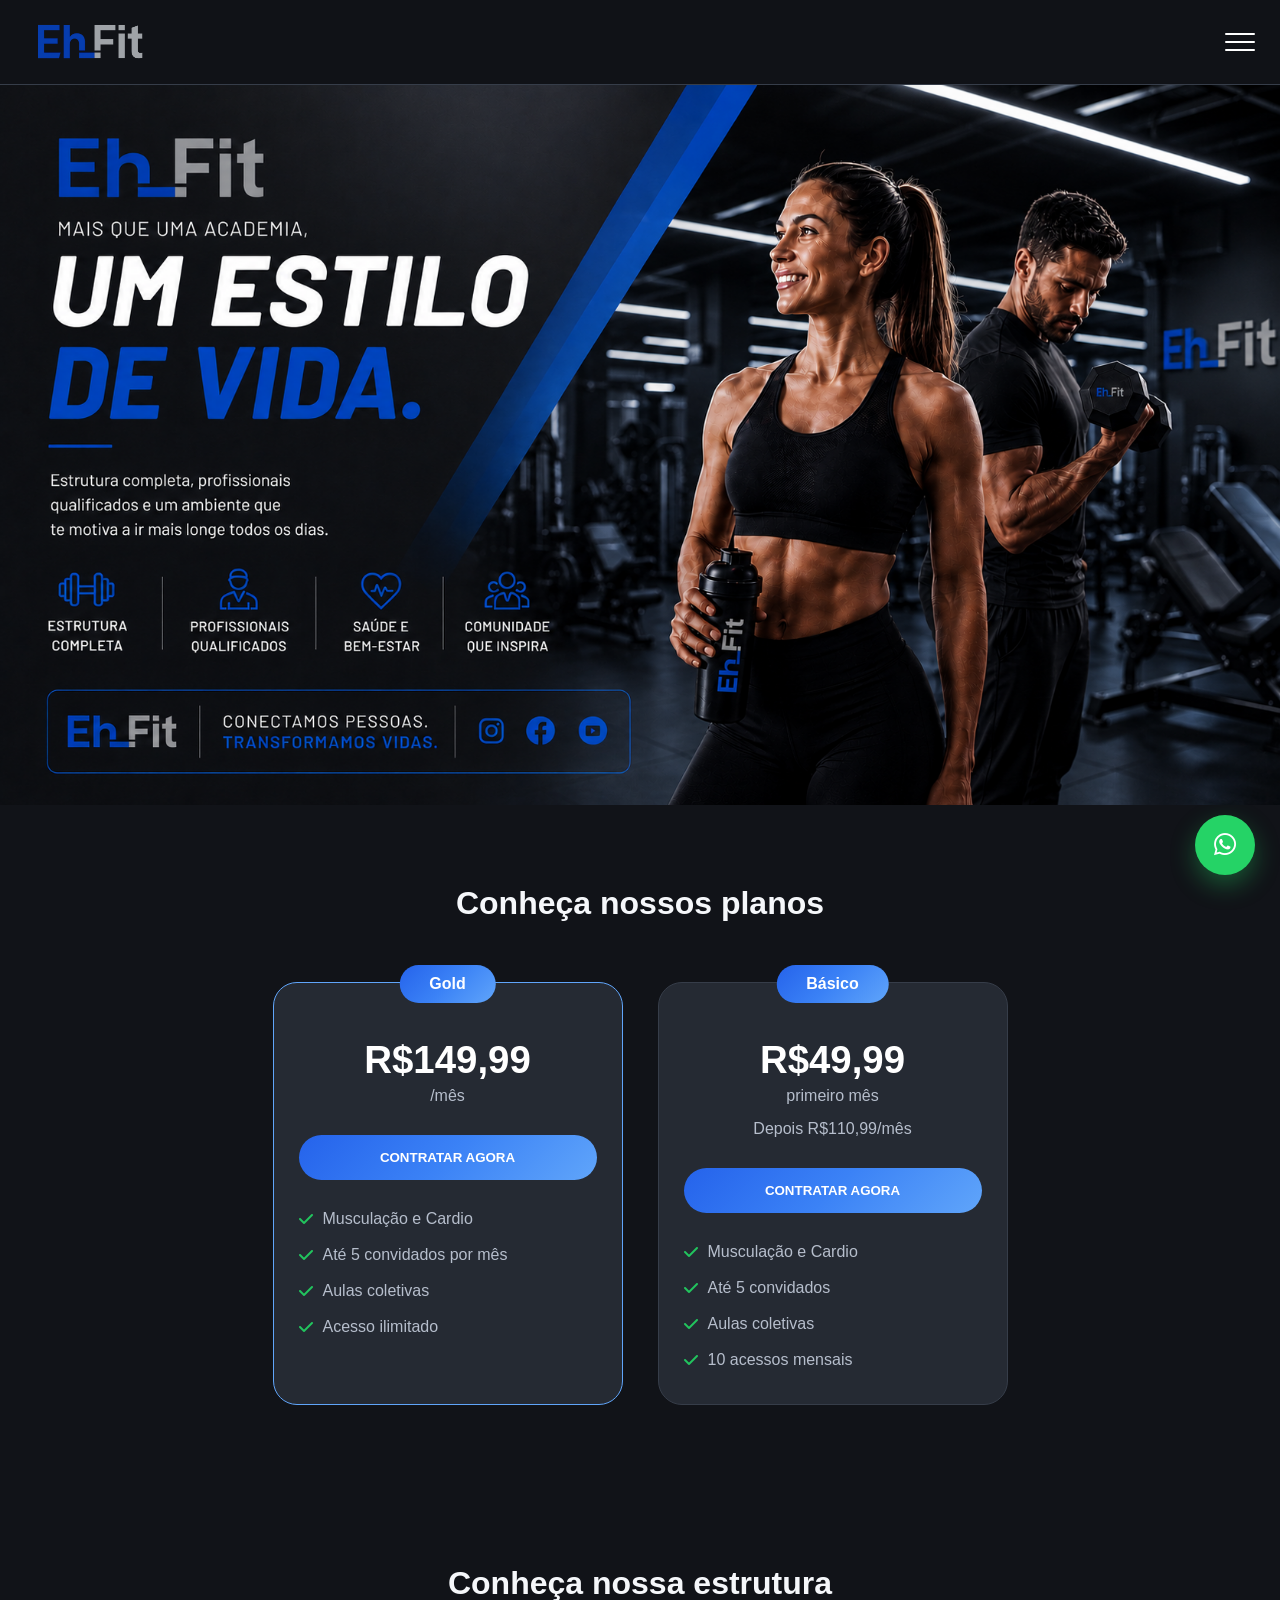
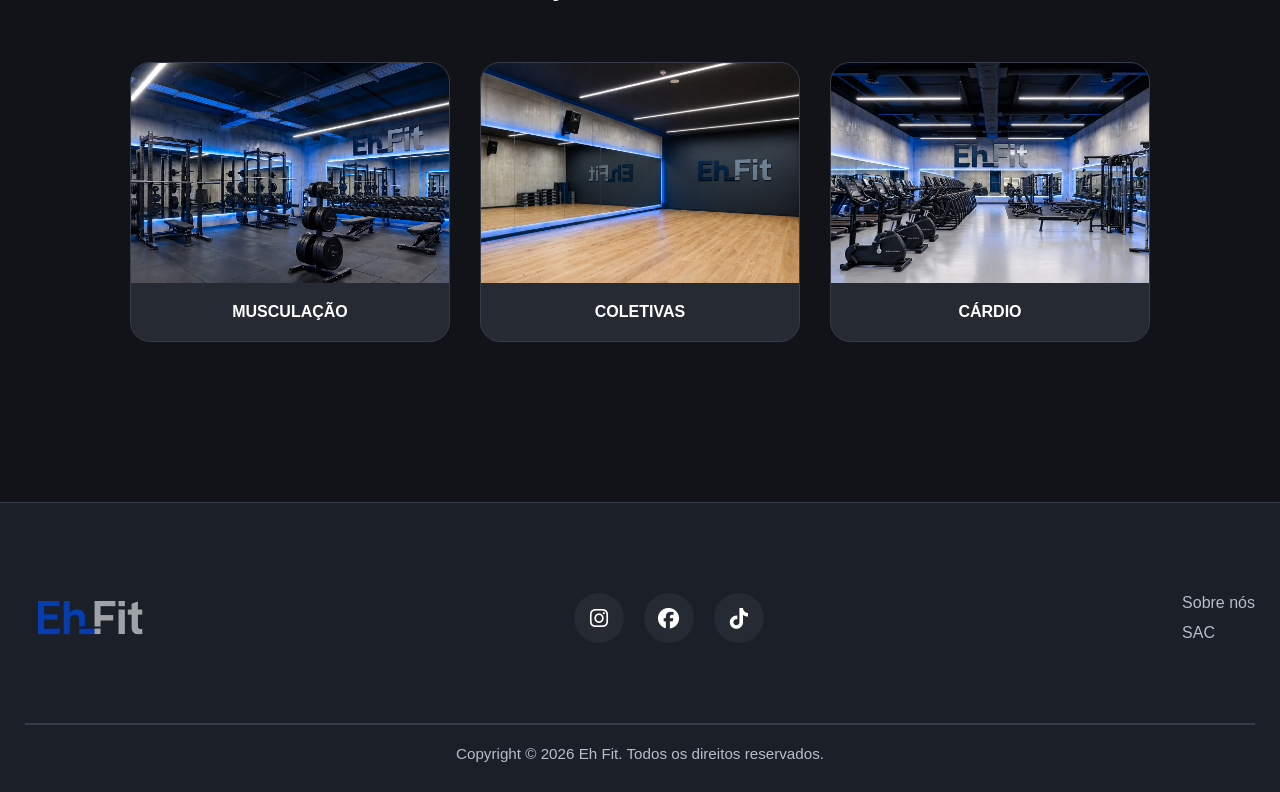
==== index.html @ d53e523b "alteracoes" ====
<!DOCTYPE html>
<html lang="pt-BR">

<head>
    <meta charset="UTF-8">
    <meta name="viewport" content="width=device-width, initial-scale=1.0">
    <title>Eh Fit Academia</title>

    <!-- FONT AWESOME -->
    <link rel="stylesheet" href="https://cdnjs.cloudflare.com/ajax/libs/font-awesome/6.5.2/css/all.min.css">

    <!-- CSS -->

    <link rel="stylesheet" href="style.css">
</head>

<body>

    <!-- HEADER -->
    <header class="header-container">

        <a href="#">
            <img src="assets/logo_ehFit.png" class="logo-academia">
        </a>

        <button class="btn-menu" type="button" aria-label="Abrir menu">
            <div></div>
            <div></div>
            <div></div>
        </button>

    </header>

    <main>
        <!-- MENU LATERAL -->
        <aside class="aside-categories">
            <ul>
                <li><a href="./sobre_nos/index.html">Sobre nós</a></li>
                <li><a href="./sac/index.html">Central de ajuda</a></li>

            </ul>
        </aside>

        <!-- HOME -->
        <section class="section-home">
            <picture>
                <source media="(max-width: 768px)" srcset="./assets/Banner_ehFit_mobile.png">

                <img src="./assets/Banner_ehFit.png" alt="Eh Fit Academia">
            </picture>
        </section>

        <!-- ICONE WHATSAPP -->
        <a href="#" class="whatsapp">
            <i class="fa-brands fa-whatsapp"></i>
        </a>

        <!-- PLANOS -->
        <section class="section-plans">

            <h2>Conheça nossos planos</h2>

            <div class="planos">

                <!-- GOLD -->
                <div class="card-plano plano-gold">

                    <span class="nome-plano">Gold</span>

                    <div class="preco">
                        <span>R$149,99</span>
                        <p>/mês</p>
                    </div>

                    <button class="btn-contratar">
                        CONTRATAR AGORA
                    </button>

                    <div class="beneficios">

                        <p><i class="fa-solid fa-check"></i> Musculação e Cardio</p>

                        <p><i class="fa-solid fa-check"></i> Até 5 convidados por mês</p>

                        <p><i class="fa-solid fa-check"></i> Aulas coletivas</p>

                        <p><i class="fa-solid fa-check"></i> Acesso ilimitado</p>

                    </div>

                </div>

                <!-- BÁSICO -->
                <div class="card-plano plano-padrao">

                    <span class="nome-plano">Básico</span>

                    <div class="preco">
                        <span>R$49,99</span>
                        <p>primeiro mês</p>
                    </div>

                    <p class="valor-extra">
                        Depois R$110,99/mês
                    </p>

                    <button class="btn-contratar">
                        CONTRATAR AGORA
                    </button>

                    <div class="beneficios">

                        <p><i class="fa-solid fa-check"></i> Musculação e Cardio</p>

                        <p><i class="fa-solid fa-check"></i> Até 5 convidados</p>

                        <p><i class="fa-solid fa-check"></i> Aulas coletivas</p>

                        <p><i class="fa-solid fa-check"></i> 10 acessos mensais</p>

                    </div>

                </div>

            </div>

        </section>

        <!-- ESTRUTURA -->
        <section class="estrutura">

            <h2>Conheça nossa estrutura</h2>

            <div class="salas">

                <div class="modalidades">
                    <img src="assets/area-musculacao.png" alt="">
                    <p>MUSCULAÇÃO</p>
                </div>

                <div class="modalidades">
                    <img src="assets/area-coletiva.png" alt="">
                    <p>COLETIVAS</p>
                </div>

                <div class="modalidades">
                    <img src="assets/area-cardio.png" alt="">
                    <p>CÁRDIO</p>
                </div>
            </div>

        </section>

    </main>

    <!-- FOOTER -->
    <footer>

        <div class="infos-extras">

            <img src="assets/logo_ehFit.png" alt="Logo da academia">

            <div class="redes">

                <a href="#">
                    <i class="fa-brands fa-instagram"></i>
                </a>

                <a href="#">
                    <i class="fa-brands fa-facebook"></i>
                </a>

                <a href="#">
                    <i class="fa-brands fa-tiktok"></i>
                </a>

            </div>

            <div class="outros-links">
                <a href="../sobre_nos/index.html">Sobre nós</a>
                <a href="../sac/index.html">SAC</a>
            </div>

        </div>

        <hr>

        <p>
            Copyright © 2026 Eh Fit.
            Todos os direitos reservados.
        </p>

    </footer>
    <script src="menu-lateral.js"></script>
</body>

</html>
---- style.css ----
/* ==================================================
   RESET
================================================== */

* {
    margin: 0;
    padding: 0;
    box-sizing: border-box;
}

html {
    scroll-behavior: smooth;
}

body {
    font-family: sans-serif;
    background: #111318;
    overflow-x: hidden;
}

/* ==================================================
   ROOT
================================================== */

:root {

    --bg-primary: #111318;
    --bg-secondary: #1B1F27;
    --bg-card: #252A33;

    --color-primary: #3B82F6;
    --color-primary-light: #2563EB;

    --text-primary: #F5F7FA;
    --text-secondary: #B6BECC;

    --border-primary: #363D49;

    --gradient-primary:
        linear-gradient(135deg,
            #2563EB,
            #3B82F6,
            #60A5FA);

    --shadow-primary:
        0 0 25px rgba(59, 130, 246, 0.2);

    --transition:
        0.3s ease;
}

/* ==================================================
   ELEMENTOS GLOBAIS
================================================== */

img {
    width: 100%;
    display: block;
}

a {
    text-decoration: none;
}

h2 {
    color: var(--text-primary);
    font-size: 2rem;
    text-align: center;
}

p {
    color: var(--text-secondary);
}

li {
    list-style: none;
}

/* ==================================================
   HEADER
================================================== */

.header-container {

    width: 100%;
    height: 85px;

    padding: 0 25px;

    position: sticky;
    top: 0;
    z-index: 999;

    display: flex;
    align-items: center;
    justify-content: space-between;

    background: rgba(17, 19, 24, 0.85);
    backdrop-filter: blur(10px);

    border-bottom: 1px solid var(--border-primary);
}

.logo-academia {
    width: 130px;
}

.btn-menu {

    display: flex;
    flex-direction: column;
    gap: 6px;

    background: transparent;
    border: none;

    cursor: pointer;
}

.btn-menu div {

    width: 30px;
    height: 2px;

    background: white;
    border-radius: 20px;
}

/* ==================================================
  MENU LATERAL
================================================== */
.aside-categories {

    width: min(350px, 80vw);
    min-height: 100vh;

    position: fixed;
    top: 85px;
    right: 0;

    padding: 30px 24px;

    display: flex;
    flex-direction: column;

    background: var(--bg-secondary);

    transform: translateX(100%);
    transition: transform .4s ease;

    z-index: 999;

    border-left: 1px solid var(--border-primary);
}

.aside-categories.open {
    transform: translateX(0);
}

.aside-categories ul {

    display: flex;
    flex-direction: column;
    gap: 35px;
}

.aside-categories a {

    position: relative;

    font-size: 1.4rem;
    color: var(--text-primary);

    transition: var(--transition);
}

.aside-categories a::after {

    content: "";

    position: absolute;
    left: 0;
    bottom: -6px;

    width: 0;
    height: 2px;

    background: var(--color-primary);

    transition: var(--transition);
}

.aside-categories a:hover {

    color: var(--color-primary);
}

.aside-categories a:hover::after {
    width: 100%;
}

/* ==================================================
   HOME
================================================== */

.section-home img {
    width: 100%;
    min-height: 350px;
    object-fit: cover;
}


/* ==================================================
   WHATSAPP
================================================== */

.whatsapp {

       width: 60px;
    height: 60px;
    position: fixed;
    right: 25px;
    bottom: 25px;
    display: flex;
    align-items: center;
    justify-content: center;
    background: #25D366;
    border-radius: 50%;
    font-size: 2rem;
    color: white;
    box-shadow: 0 10px 25px rgba(37, 211, 102, .35);
    transition: var(--transition);
    z-index: 999;
}

.whatsapp i {
    font-size: 1.6rem;
    color: white;
}

.whatsapp:hover {
    transform: scale(1.1);
}

/* ==================================================
   PLANOS
================================================== */

.section-plans {

    padding: 80px 20px;

    display: flex;
    flex-direction: column;
    align-items: center;

    gap: 60px;
}

.planos {

    width: 100%;

    display: flex;
    justify-content: center;
    flex-wrap: wrap;

    gap: 35px;
}

.card-plano {

    width: 350px;

    padding: 35px 25px;

    position: relative;

    border-radius: 24px;

    background: var(--bg-card);

    border: 1px solid var(--border-primary);

    transition: var(--transition);
}

.card-plano:hover {

    transform: translateY(-10px);

    box-shadow: var(--shadow-primary);
}

.plano-gold {
    border: 1px solid #60A5FA;
}

.nome-plano {

    position: absolute;
    top: -18px;
    left: 50%;

    transform: translateX(-50%);

    padding: 10px 30px;

    border-radius: 999px;

    background: var(--gradient-primary);

    color: white;
    font-weight: bold;
}

.preco {

    margin-top: 20px;

    display: flex;
    flex-direction: column;
    align-items: center;

    gap: 5px;
}

.preco span {

    font-size: 2.4rem;
    font-weight: bold;

    color: white;
}

.valor-extra {

    margin-top: 15px;

    text-align: center;
}

.btn-contratar {

    width: 100%;

    margin-top: 30px;
    padding: 15px;

    border: none;
    border-radius: 999px;

    background: var(--gradient-primary);

    color: white;

    font-weight: bold;

    cursor: pointer;

    transition: var(--transition);
}

.btn-contratar:hover {

    transform: scale(1.03);

    box-shadow: var(--shadow-primary);
}

.beneficios {

    margin-top: 30px;

    display: flex;
    flex-direction: column;

    gap: 18px;
}

.beneficios p {

    display: flex;
    align-items: center;

    gap: 10px;
}

.beneficios i {
    color: #22C55E;
}

/* ==================================================
   ESTRUTURA
================================================== */

.estrutura {

    padding: 80px 20px;

    display: flex;
    flex-direction: column;
    align-items: center;

    gap: 60px;
}

.salas {

    width: 100%;

    display: flex;
    justify-content: center;
    flex-wrap: wrap;

    gap: 30px;
}

.modalidades {

    width: 320px;

    overflow: hidden;

    border-radius: 20px;

    background: var(--bg-card);

    border: 1px solid var(--border-primary);

    transition: var(--transition);
}

.modalidades:hover {

    transform: translateY(-8px);

    box-shadow: var(--shadow-primary);
}

.modalidades img {

    height: 220px;

    object-fit: cover;
}

.modalidades p {

    padding: 20px;

    text-align: center;

    color: white;
    font-weight: bold;
}

/* ==================================================
   FOOTER
================================================== */

footer {

    margin-top: 80px;
    padding: 50px 25px 30px;

    background: var(--bg-secondary);

    border-top: 1px solid var(--border-primary);
}

.infos-extras {

    display: flex;
    justify-content: space-between;
    align-items: center;
    flex-wrap: wrap;

    gap: 40px;
}

footer img {
    width: 130px;
}

.redes {

    display: flex;
    gap: 20px;
}

.redes a {

    width: 50px;
    height: 50px;

    border-radius: 50%;

    display: flex;
    align-items: center;
    justify-content: center;

    background: var(--bg-card);

    transition: var(--transition);
}

.redes a:hover {

    background: var(--color-primary);
    transform: translateY(-5px);
}

.redes i {

    font-size: 1.3rem;
    color: white;
}

.outros-links {

    display: flex;
    flex-direction: column;

    gap: 12px;
}

.outros-links a {

    color: var(--text-secondary);

    transition: var(--transition);
}

.outros-links a:hover {
    color: white;
}

hr {

    margin: 40px 0 20px;

    border: 1px solid var(--border-primary);
}

footer p {

    text-align: center;
    font-size: 0.95rem;
}

/* ==================================================
   RESPONSIVIDADE
================================================== */

@media (max-width: 768px) {

    h2 {
        font-size: 1.7rem;
    }

    .card-plano {
        width: 100%;
    }

    .modalidades {
        width: 100%;
    }

    .infos-extras {

        flex-direction: column;
        text-align: center;
    }

    .aside-categories {
        width: 55vw;
    }

    /* .banner_desktop {
        display: none;
    }

    .banner_mobile {
        display: block;
    } */
}
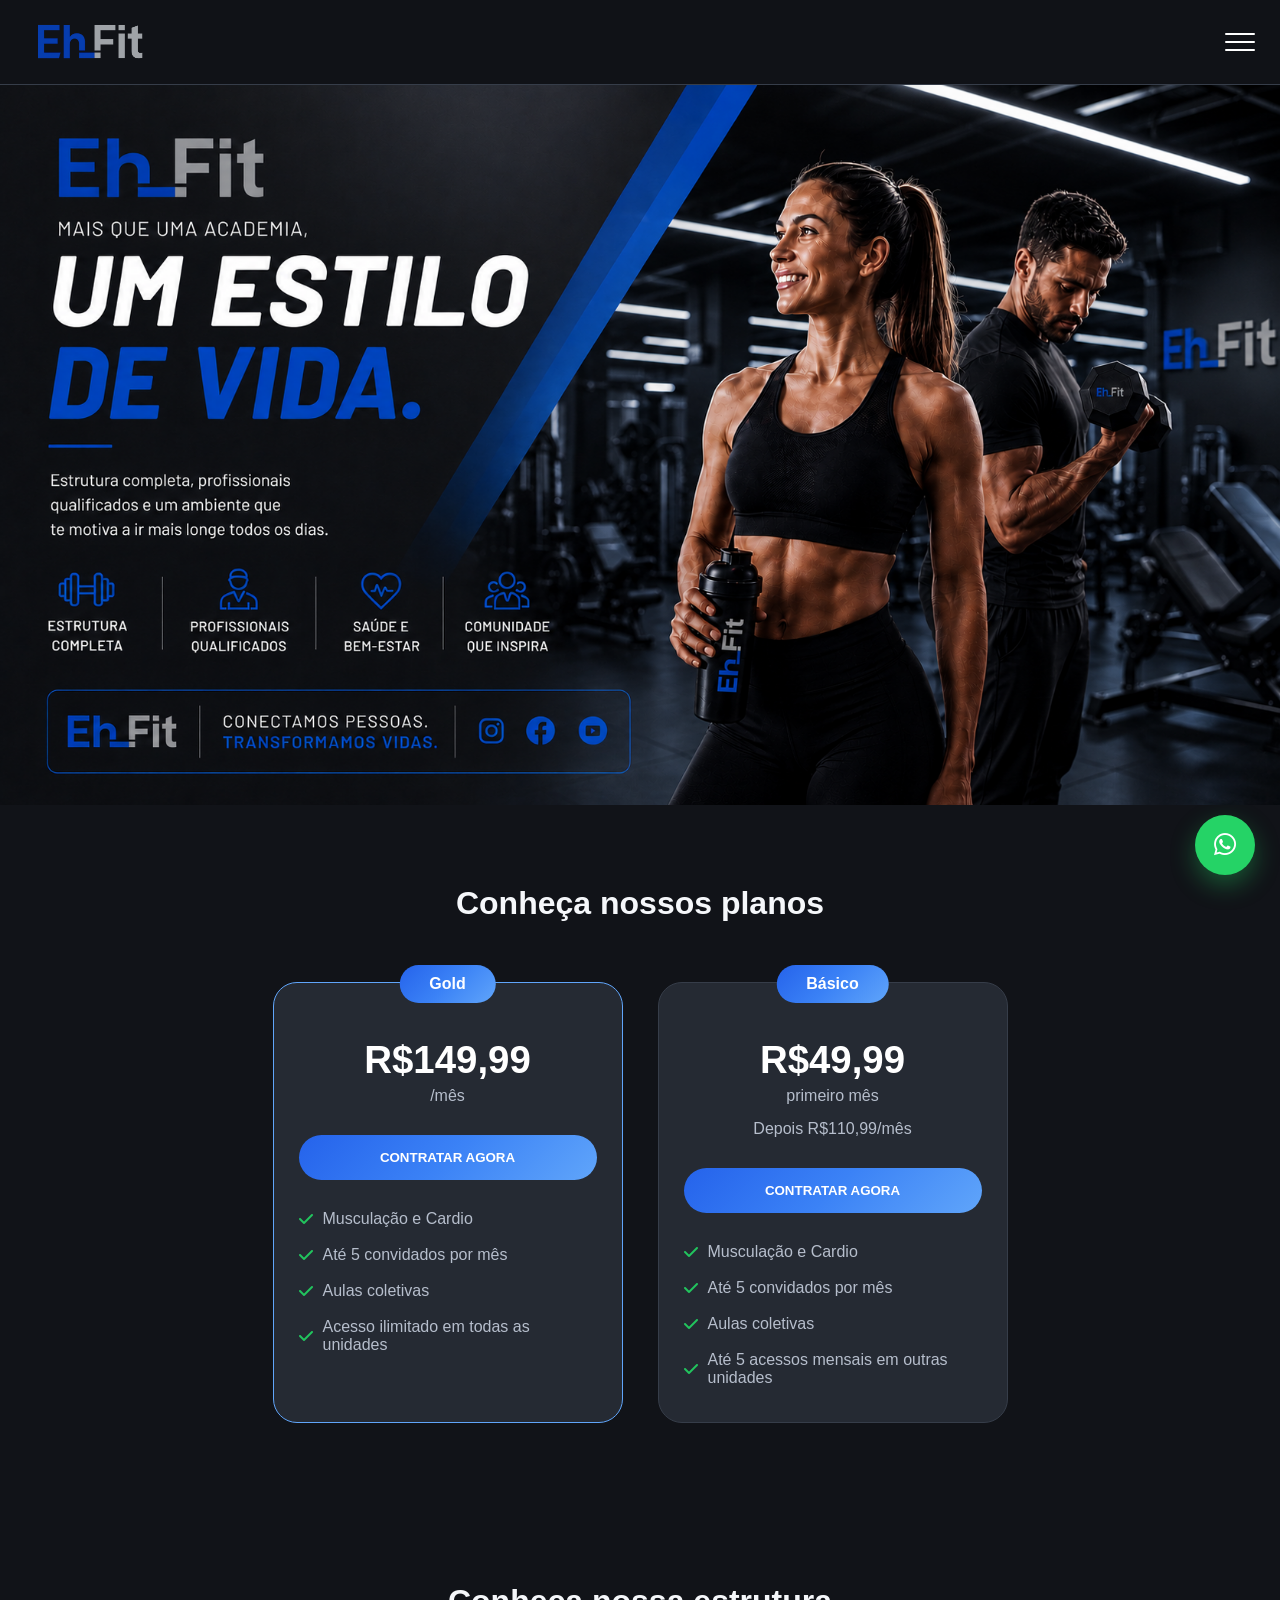
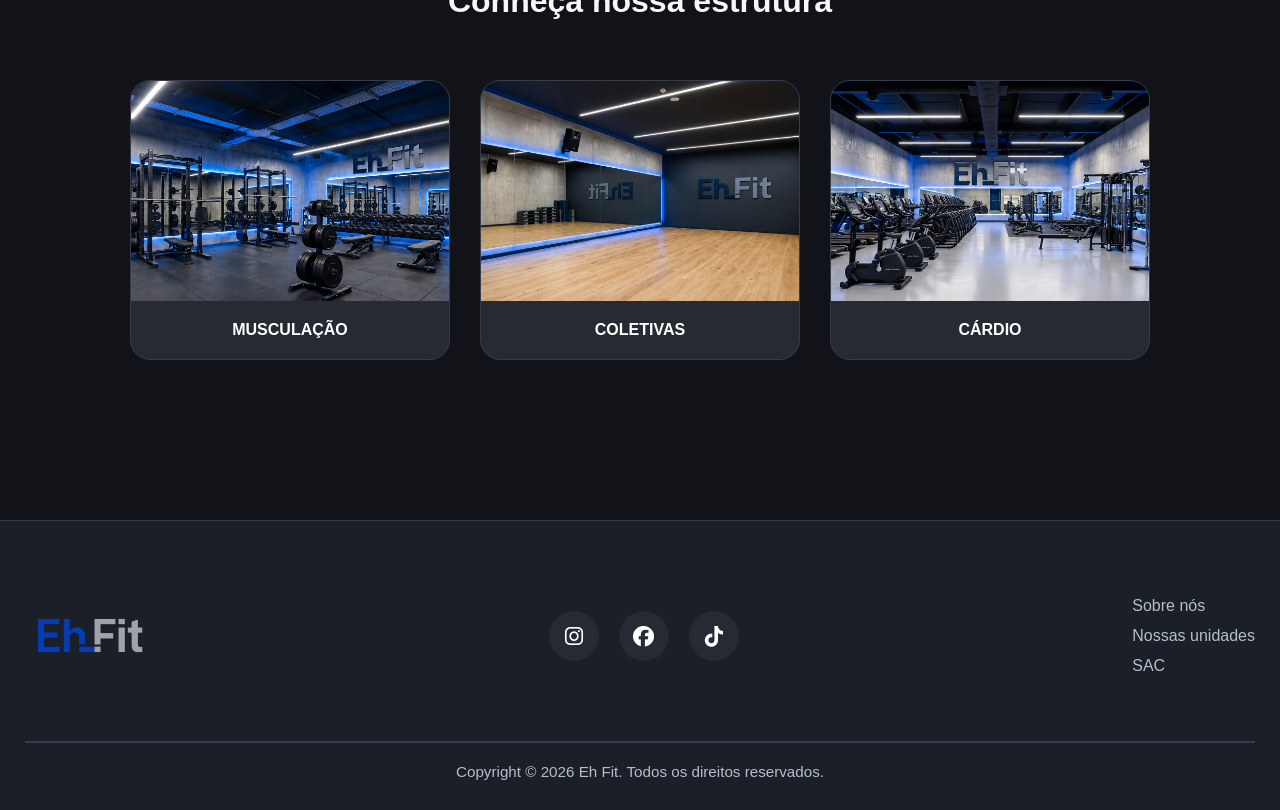
==== commit 9f97dff3: "adição-novas-paginas" ====
--- a/index.html
+++ b/index.html
@@ -35,9 +35,15 @@
         <!-- MENU LATERAL -->
         <aside class="aside-categories">
             <ul>
-                <li><a href="./sobre_nos/index.html">Sobre nós</a></li>
-                <li><a href="./sac/index.html">Central de ajuda</a></li>
-
+                <li>
+                    <a href="sobre_nos/index.html">Sobre nós</a>
+                </li>
+                <li>
+                    <a href="outras_unidades/index.html">Unidades</a>
+                </li>
+                <li>
+                    <a href="sac/index.html">Central de ajuda</a>
+                </li>
             </ul>
         </aside>
 
@@ -84,7 +90,7 @@
 
                         <p><i class="fa-solid fa-check"></i> Aulas coletivas</p>
 
-                        <p><i class="fa-solid fa-check"></i> Acesso ilimitado</p>
+                        <p><i class="fa-solid fa-check"></i> Acesso ilimitado em todas as unidades</p>
 
                     </div>
 
@@ -112,11 +118,11 @@
 
                         <p><i class="fa-solid fa-check"></i> Musculação e Cardio</p>
 
-                        <p><i class="fa-solid fa-check"></i> Até 5 convidados</p>
+                        <p><i class="fa-solid fa-check"></i> Até 5 convidados por mês</p>
 
                         <p><i class="fa-solid fa-check"></i> Aulas coletivas</p>
 
-                        <p><i class="fa-solid fa-check"></i> 10 acessos mensais</p>
+                        <p><i class="fa-solid fa-check"></i> Até 5 acessos mensais em outras unidades</p>
 
                     </div>
 
@@ -157,7 +163,6 @@
     <footer>
 
         <div class="infos-extras">
-
             <img src="assets/logo_ehFit.png" alt="Logo da academia">
 
             <div class="redes">
@@ -177,8 +182,9 @@
             </div>
 
             <div class="outros-links">
-                <a href="../sobre_nos/index.html">Sobre nós</a>
-                <a href="../sac/index.html">SAC</a>
+                <a href="sobre_nos/index.html">Sobre nós</a>
+                <a href="outras_unidades/index.html">Nossas unidades</a>
+                <a href="sac/index.html">SAC</a>
             </div>
 
         </div>
--- a/style.css
+++ b/style.css
@@ -62,8 +62,12 @@
     text-decoration: none;
 }
 
+h1,
 h2 {
     color: var(--text-primary);
+}
+
+h2 {
     font-size: 2rem;
     text-align: center;
 }
@@ -216,7 +220,7 @@
 
 .whatsapp {
 
-       width: 60px;
+    width: 60px;
     height: 60px;
     position: fixed;
     right: 25px;
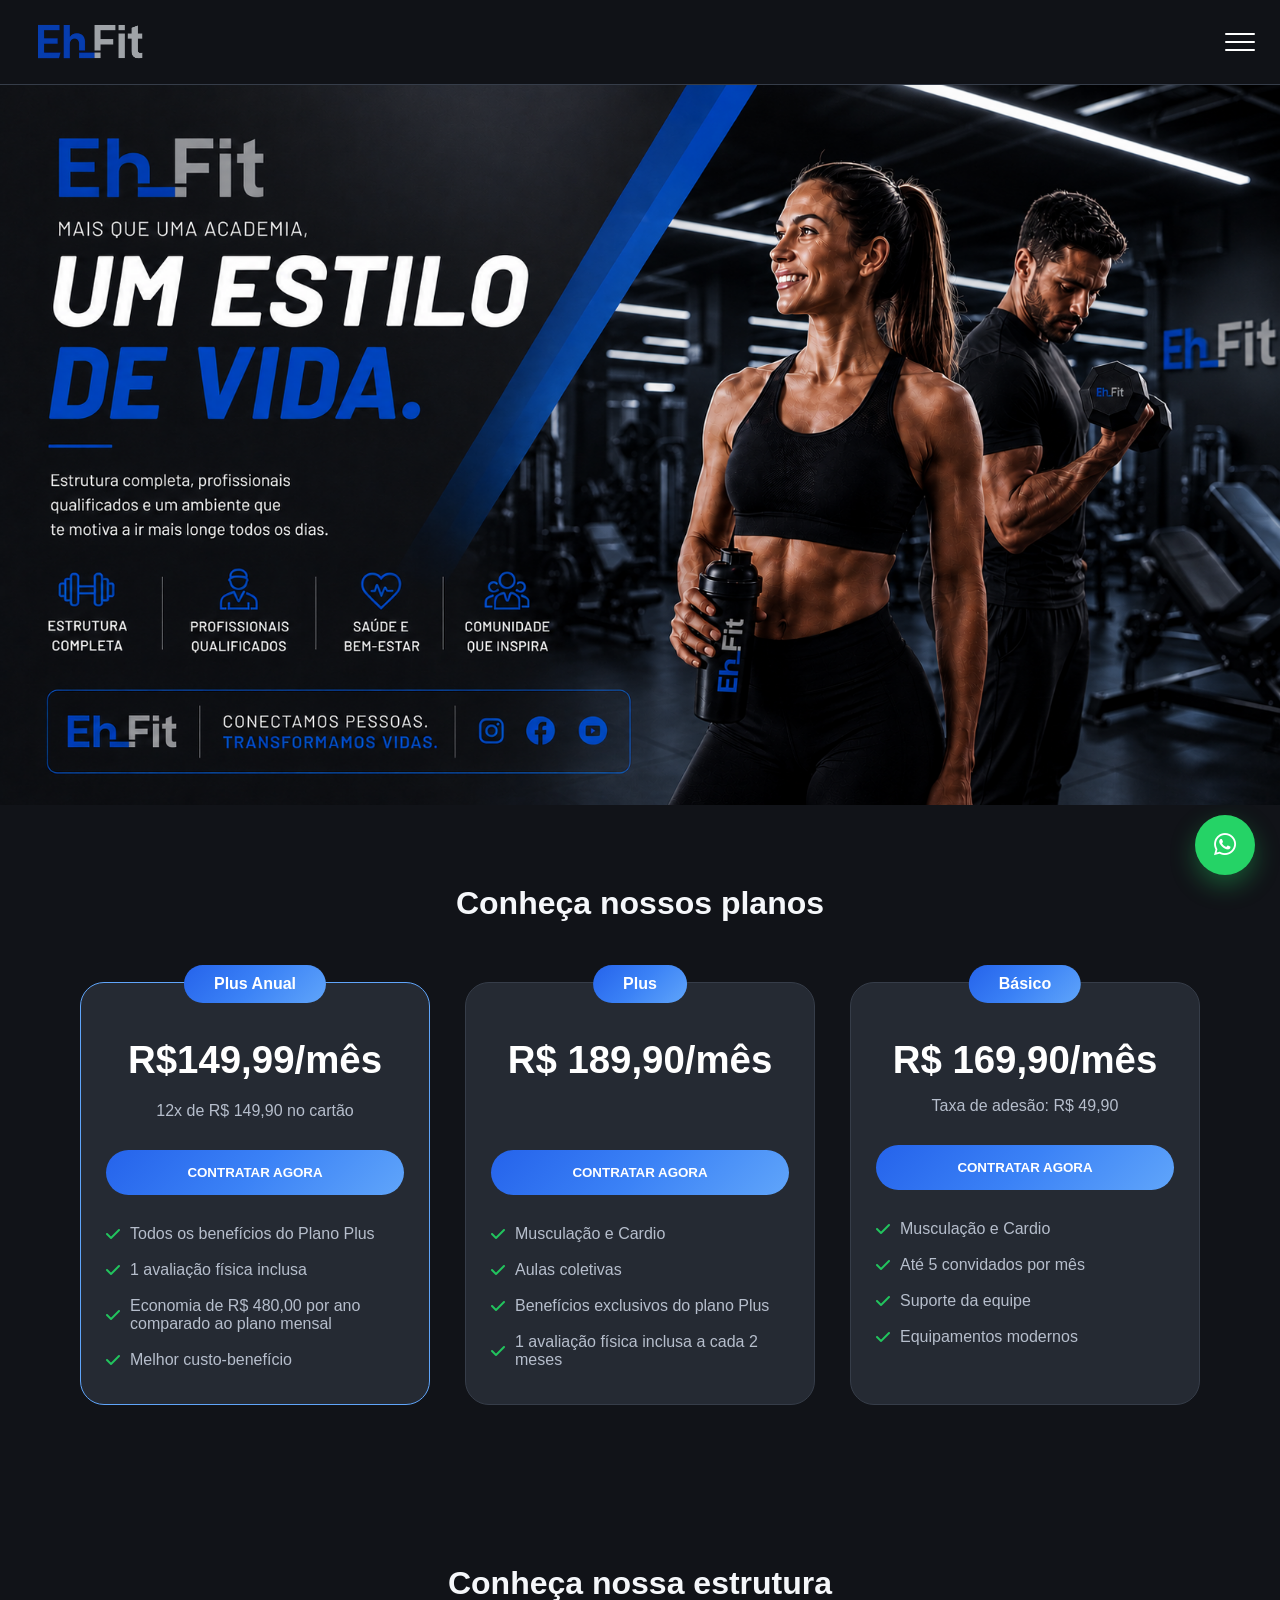
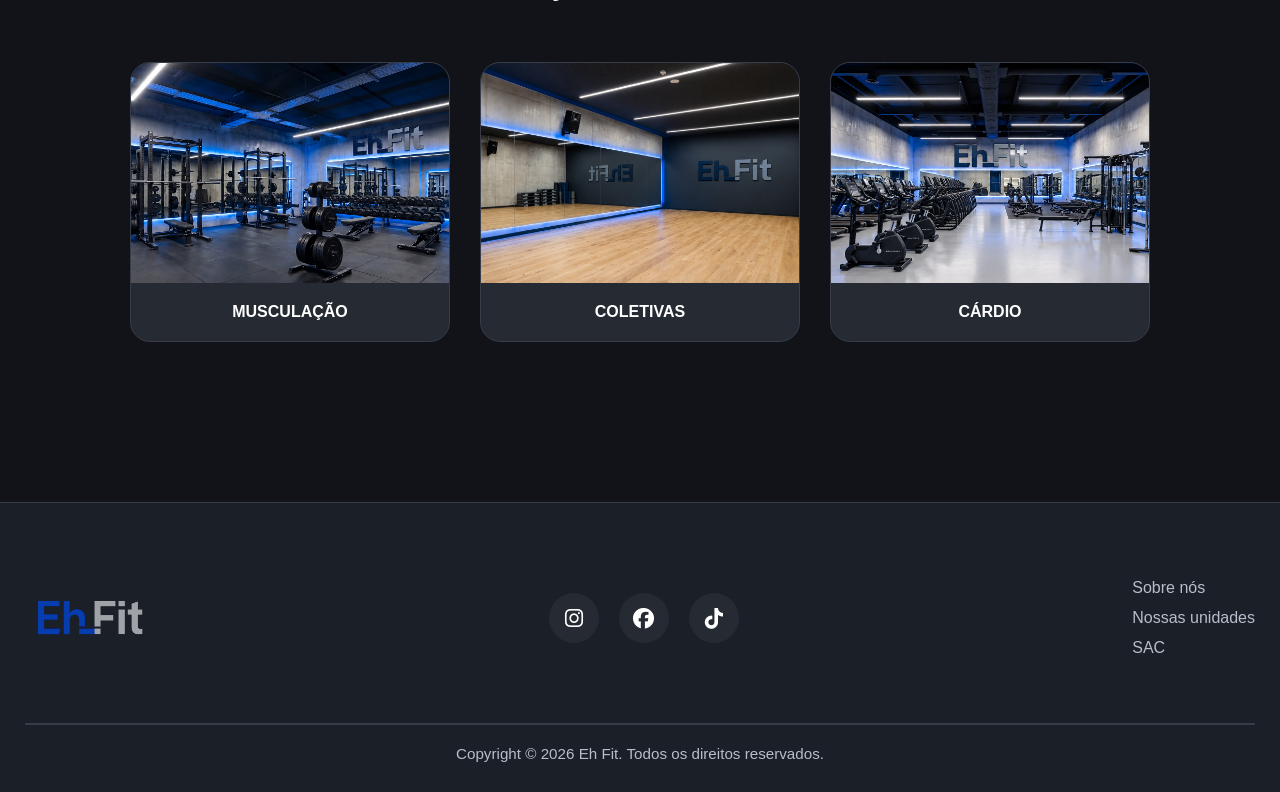
==== commit f0fd64f9: "changes" ====
--- a/index.html
+++ b/index.html
@@ -68,14 +68,15 @@
 
             <div class="planos">
 
-                <!-- GOLD -->
+                <!-- PLUS ANUAL -->
                 <div class="card-plano plano-gold">
 
-                    <span class="nome-plano">Gold</span>
+                    <span class="nome-plano">Plus Anual</span>
 
                     <div class="preco">
-                        <span>R$149,99</span>
-                        <p>/mês</p>
+                        <span>R$149,99/mês</span>
+
+                        <p class="valor-extra">12x de R$ 149,90 no cartão</p>
                     </div>
 
                     <button class="btn-contratar">
@@ -84,13 +85,42 @@
 
                     <div class="beneficios">
 
+                        <p><i class="fa-solid fa-check"></i> Todos os benefícios do Plano Plus</p>
+
+                        <p><i class="fa-solid fa-check"></i> 1 avaliação física inclusa</p>
+
+                        <p><i class="fa-solid fa-check"></i> Economia de R$ 480,00 por ano comparado ao plano mensal</p>
+
+                        <p><i class="fa-solid fa-check"></i> Melhor custo-benefício</p>
+
+                    </div>
+
+
+                </div>
+
+                <!-- PLUS -->
+                <div class="card-plano plano-padrao">
+
+                    <span class="nome-plano">Plus</span>
+
+                    <div class="preco">
+                        <span>R$ 189,90/mês</span>
+                    </div>
+
+
+                    <button class="btn-contratar" style="margin-top: 4.2rem;">
+                        CONTRATAR AGORA
+                    </button>
+
+                    <div class="beneficios">
+
                         <p><i class="fa-solid fa-check"></i> Musculação e Cardio</p>
 
-                        <p><i class="fa-solid fa-check"></i> Até 5 convidados por mês</p>
-
                         <p><i class="fa-solid fa-check"></i> Aulas coletivas</p>
 
-                        <p><i class="fa-solid fa-check"></i> Acesso ilimitado em todas as unidades</p>
+                        <p><i class="fa-solid fa-check"></i> Benefícios exclusivos do plano Plus</p>
+
+                        <p><i class="fa-solid fa-check"></i> 1 avaliação física inclusa a cada 2 meses</p>
 
                     </div>
 
@@ -102,12 +132,11 @@
                     <span class="nome-plano">Básico</span>
 
                     <div class="preco">
-                        <span>R$49,99</span>
-                        <p>primeiro mês</p>
+                        <span>R$ 169,90/mês</span>
                     </div>
 
                     <p class="valor-extra">
-                        Depois R$110,99/mês
+                        Taxa de adesão: R$ 49,90
                     </p>
 
                     <button class="btn-contratar">
@@ -120,9 +149,9 @@
 
                         <p><i class="fa-solid fa-check"></i> Até 5 convidados por mês</p>
 
-                        <p><i class="fa-solid fa-check"></i> Aulas coletivas</p>
-
-                        <p><i class="fa-solid fa-check"></i> Até 5 acessos mensais em outras unidades</p>
+                        <p><i class="fa-solid fa-check"></i> Suporte da equipe</p>
+
+                        <p><i class="fa-solid fa-check"></i> Equipamentos modernos</p>
 
                     </div>
 
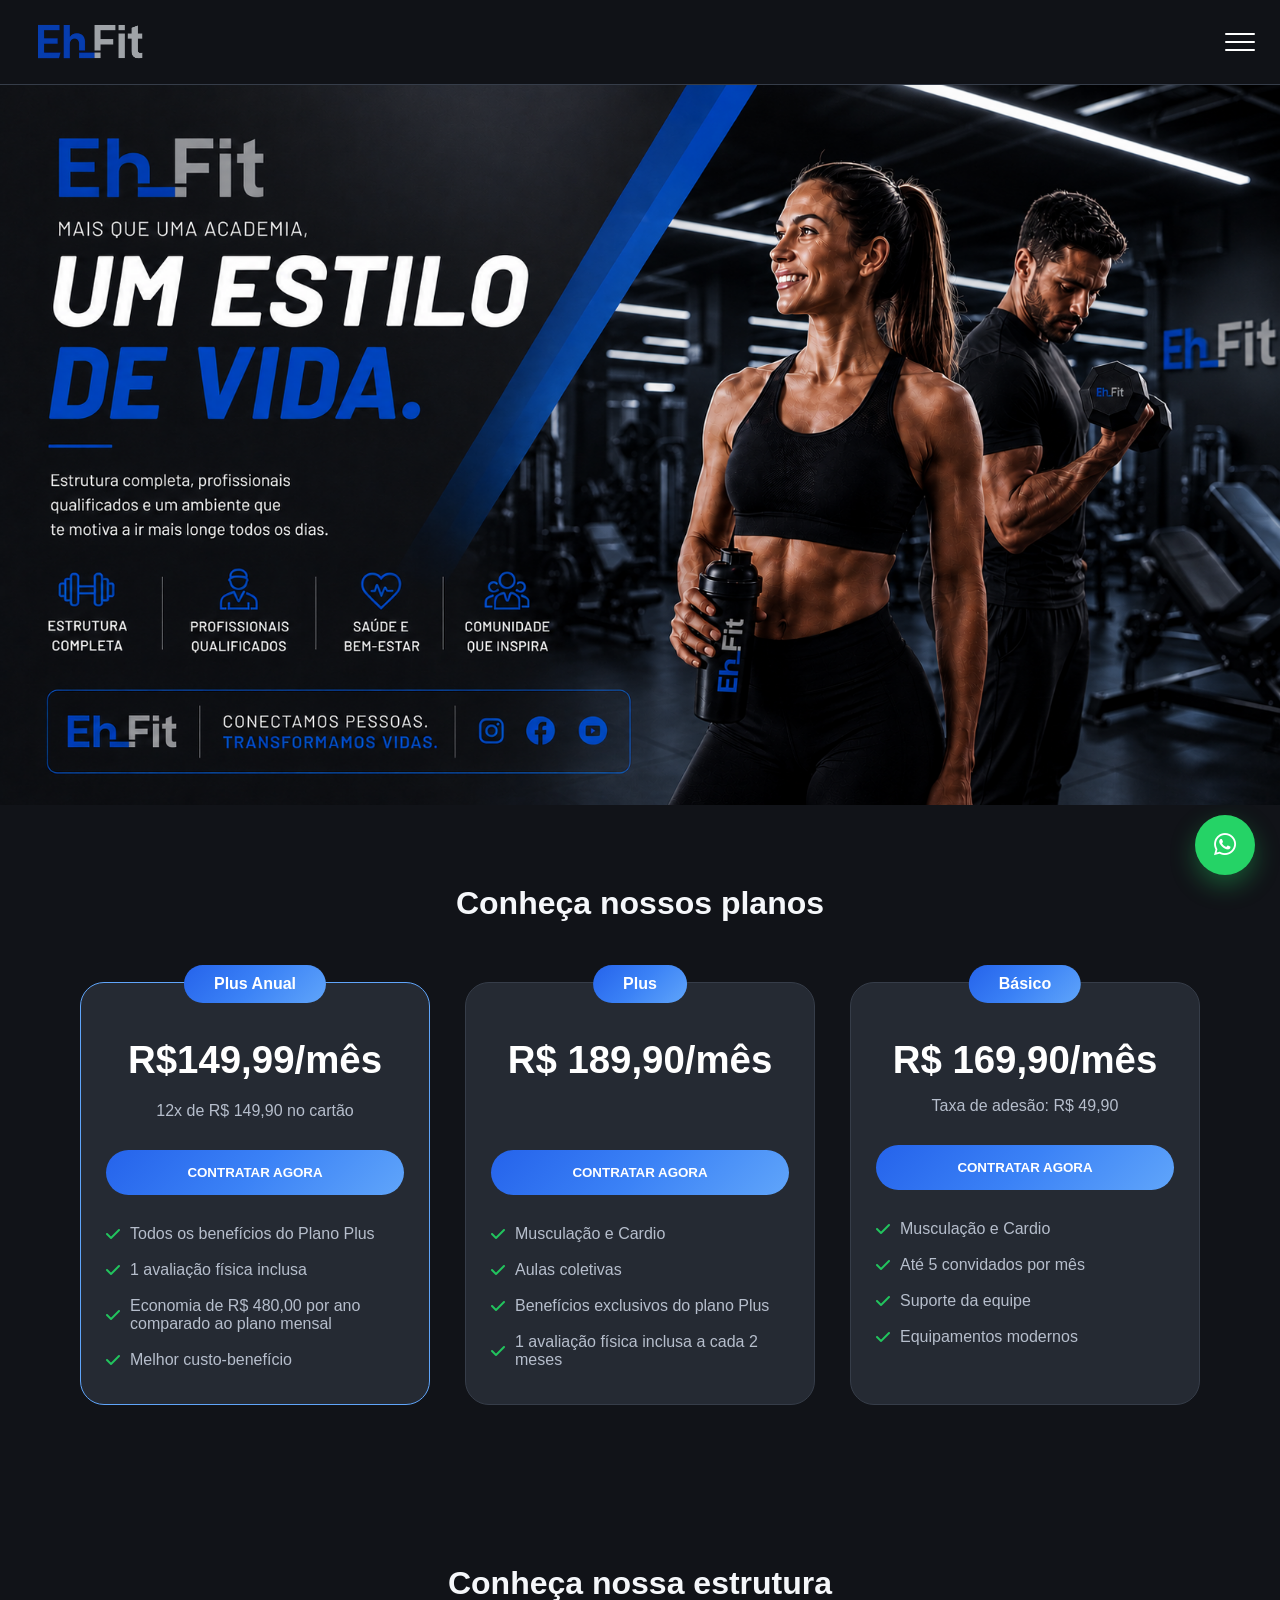
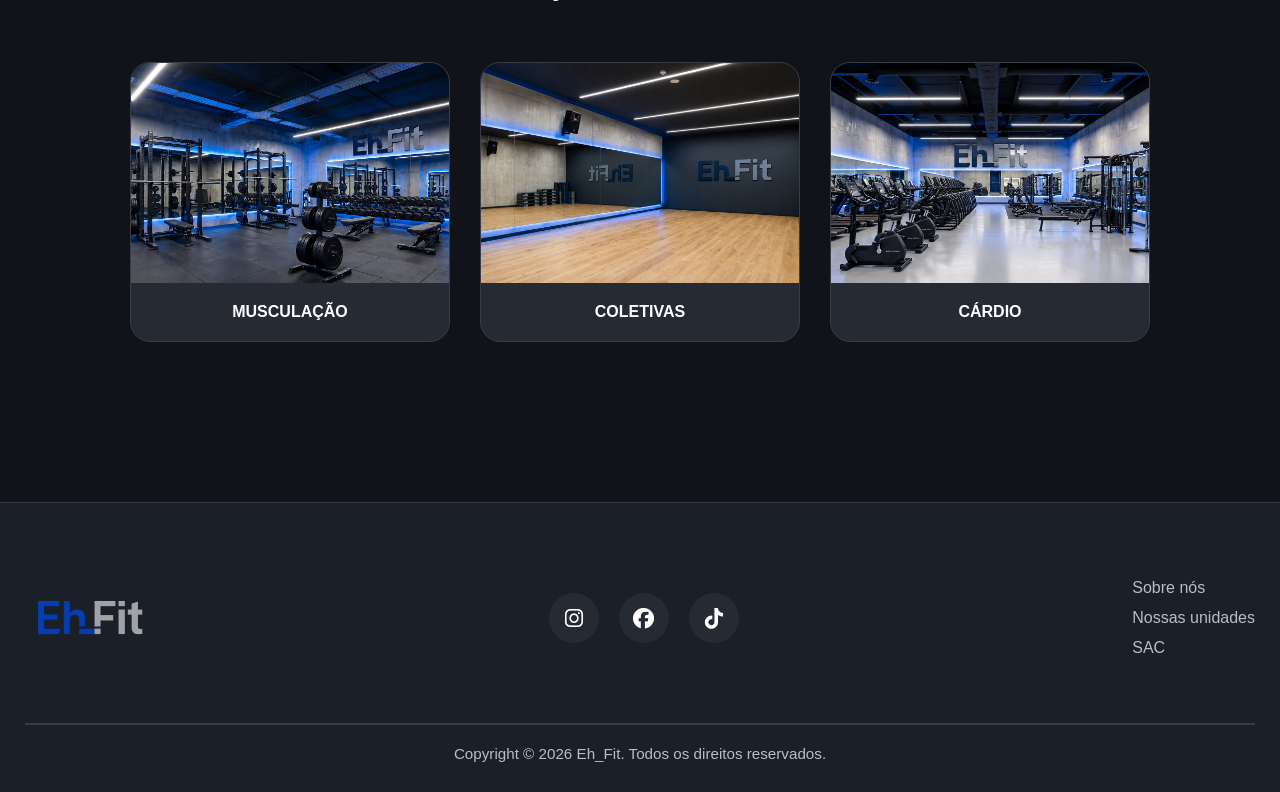
==== commit 141df7f8: "mudancas-arquivos" ====
--- a/index.html
+++ b/index.html
@@ -4,7 +4,7 @@
 <head>
     <meta charset="UTF-8">
     <meta name="viewport" content="width=device-width, initial-scale=1.0">
-    <title>Eh Fit Academia</title>
+    <title>Eh_Fit Academia</title>
 
     <!-- FONT AWESOME -->
     <link rel="stylesheet" href="https://cdnjs.cloudflare.com/ajax/libs/font-awesome/6.5.2/css/all.min.css">
@@ -20,7 +20,7 @@
     <header class="header-container">
 
         <a href="#">
-            <img src="assets/logo_ehFit.png" class="logo-academia">
+            <img src="assets/img/logo_ehFit.png" class="logo-academia">
         </a>
 
         <button class="btn-menu" type="button" aria-label="Abrir menu">
@@ -36,13 +36,13 @@
         <aside class="aside-categories">
             <ul>
                 <li>
-                    <a href="sobre_nos/index.html">Sobre nós</a>
+                    <a href="pagina-sobre-nos/index.html">Sobre nós</a>
                 </li>
                 <li>
-                    <a href="outras_unidades/index.html">Unidades</a>
+                    <a href="pagina-unidades/index.html">Unidades</a>
                 </li>
                 <li>
-                    <a href="sac/index.html">Central de ajuda</a>
+                    <a href="pagina-sac/index.html">Central de ajuda</a>
                 </li>
             </ul>
         </aside>
@@ -50,9 +50,9 @@
         <!-- HOME -->
         <section class="section-home">
             <picture>
-                <source media="(max-width: 768px)" srcset="./assets/Banner_ehFit_mobile.png">
-
-                <img src="./assets/Banner_ehFit.png" alt="Eh Fit Academia">
+                <source media="(max-width: 768px)" srcset="./assets/img/Banner_ehFit_mobile.png">
+
+                <img src="assets/img/Banner_ehFit.png" alt="Eh_Fit Academia">
             </picture>
         </section>
 
@@ -169,17 +169,17 @@
             <div class="salas">
 
                 <div class="modalidades">
-                    <img src="assets/area-musculacao.png" alt="">
+                    <img src="assets/img/area-musculacao.png" alt="">
                     <p>MUSCULAÇÃO</p>
                 </div>
 
                 <div class="modalidades">
-                    <img src="assets/area-coletiva.png" alt="">
+                    <img src="assets/img/area-coletiva.png" alt="">
                     <p>COLETIVAS</p>
                 </div>
 
                 <div class="modalidades">
-                    <img src="assets/area-cardio.png" alt="">
+                    <img src="assets/img/area-cardio.png" alt="">
                     <p>CÁRDIO</p>
                 </div>
             </div>
@@ -192,7 +192,7 @@
     <footer>
 
         <div class="infos-extras">
-            <img src="assets/logo_ehFit.png" alt="Logo da academia">
+            <img src="assets/img/logo_ehFit.png" alt="Logo da academia">
 
             <div class="redes">
 
@@ -211,9 +211,9 @@
             </div>
 
             <div class="outros-links">
-                <a href="sobre_nos/index.html">Sobre nós</a>
-                <a href="outras_unidades/index.html">Nossas unidades</a>
-                <a href="sac/index.html">SAC</a>
+                <a href="pagina-sobre-nos/index.html">Sobre nós</a>
+                <a href="pagina-unidades/index.html">Nossas unidades</a>
+                <a href="pagina-sac/index.html">SAC</a>
             </div>
 
         </div>
@@ -221,7 +221,7 @@
         <hr>
 
         <p>
-            Copyright © 2026 Eh Fit.
+            Copyright © 2026 Eh_Fit.
             Todos os direitos reservados.
         </p>
 
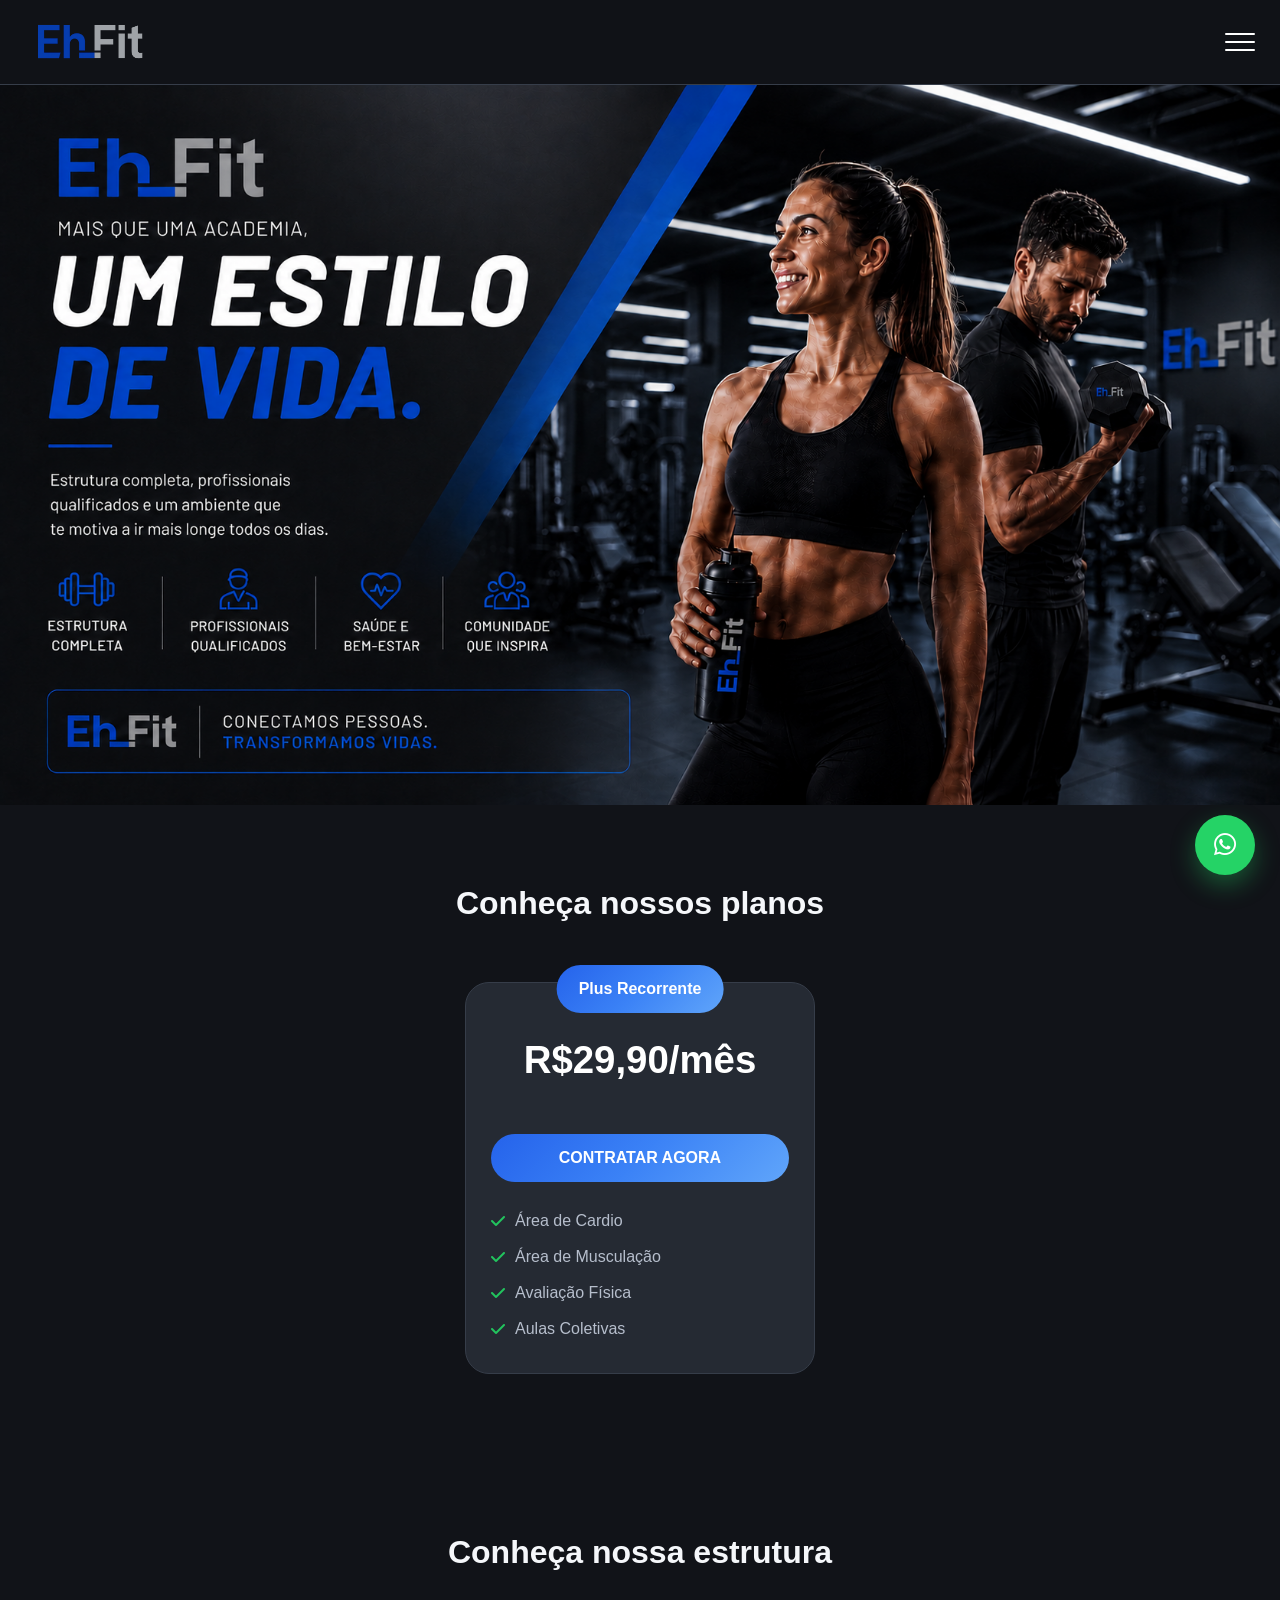
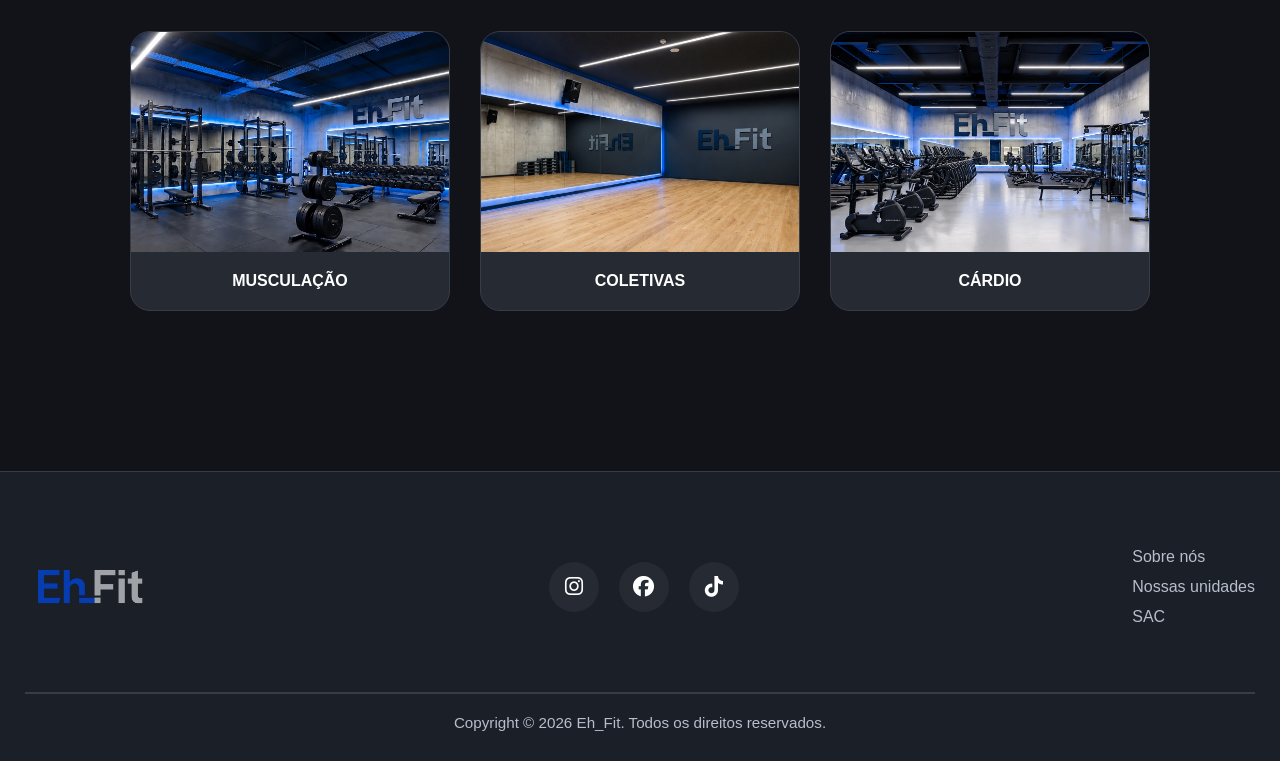
==== commit db4552fa: "adicicao-dos-links-de-plano" ====
--- a/index.html
+++ b/index.html
@@ -6,11 +6,14 @@
     <meta name="viewport" content="width=device-width, initial-scale=1.0">
     <title>Eh_Fit Academia</title>
 
+    <!-- ICONE DO SITE -->
+    <link rel="icon" type="image/png" href="./assets/img/logo_ehFit.png">
+
     <!-- FONT AWESOME -->
     <link rel="stylesheet" href="https://cdnjs.cloudflare.com/ajax/libs/font-awesome/6.5.2/css/all.min.css">
 
     <!-- CSS -->
-
+    <link rel="stylesheet" href="./assets/css/global.css">
     <link rel="stylesheet" href="style.css">
 </head>
 
@@ -69,7 +72,7 @@
             <div class="planos">
 
                 <!-- PLUS ANUAL -->
-                <div class="card-plano plano-gold">
+                <!-- <div class="card-plano plano-anual">
 
                     <span class="nome-plano">Plus Anual</span>
 
@@ -79,7 +82,7 @@
                         <p class="valor-extra">12x de R$ 149,90 no cartão</p>
                     </div>
 
-                    <button class="btn-contratar">
+                    <button class="link-contratar">
                         CONTRATAR AGORA
                     </button>
 
@@ -96,38 +99,38 @@
                     </div>
 
 
-                </div>
+                </div> -->
 
                 <!-- PLUS -->
-                <div class="card-plano plano-padrao">
-
-                    <span class="nome-plano">Plus</span>
+                <div class="card-plano plano-plus">
+
+                    <span class="nome-plano">Plus Recorrente</span>
 
                     <div class="preco">
-                        <span>R$ 189,90/mês</span>
-                    </div>
-
-
-                    <button class="btn-contratar" style="margin-top: 4.2rem;">
+                        <span>R$29,90/mês</span>
+                        <!-- <p class="valor-extra">VALOR DE PRÉ-VENDA</p> -->
+                    </div>
+
+                    <a href="./pagina-unidades/index.html" class="link-contratar" style="margin-top: 3.2rem;">
                         CONTRATAR AGORA
-                    </button>
+                    </a>
 
                     <div class="beneficios">
 
-                        <p><i class="fa-solid fa-check"></i> Musculação e Cardio</p>
-
-                        <p><i class="fa-solid fa-check"></i> Aulas coletivas</p>
-
-                        <p><i class="fa-solid fa-check"></i> Benefícios exclusivos do plano Plus</p>
-
-                        <p><i class="fa-solid fa-check"></i> 1 avaliação física inclusa a cada 2 meses</p>
+                        <p><i class="fa-solid fa-check"></i> Área de Cardio</p>
+
+                        <p><i class="fa-solid fa-check"></i> Área de Musculação</p>
+
+                        <p><i class="fa-solid fa-check"></i> Avaliação Física</p>
+
+                        <p><i class="fa-solid fa-check"></i> Aulas Coletivas</p>
 
                     </div>
 
                 </div>
 
                 <!-- BÁSICO -->
-                <div class="card-plano plano-padrao">
+                <!-- <div class="card-plano plano-basico">
 
                     <span class="nome-plano">Básico</span>
 
@@ -139,7 +142,7 @@
                         Taxa de adesão: R$ 49,90
                     </p>
 
-                    <button class="btn-contratar">
+                    <button class="link-contratar">
                         CONTRATAR AGORA
                     </button>
 
@@ -155,7 +158,7 @@
 
                     </div>
 
-                </div>
+                </div> -->
 
             </div>
 
@@ -194,7 +197,7 @@
         <div class="infos-extras">
             <img src="assets/img/logo_ehFit.png" alt="Logo da academia">
 
-            <div class="redes">
+            <div class="redes-sociais">
 
                 <a href="#">
                     <i class="fa-brands fa-instagram"></i>
@@ -210,7 +213,7 @@
 
             </div>
 
-            <div class="outros-links">
+            <div class="links-footer">
                 <a href="pagina-sobre-nos/index.html">Sobre nós</a>
                 <a href="pagina-unidades/index.html">Nossas unidades</a>
                 <a href="pagina-sac/index.html">SAC</a>
--- a/assets/css/global.css
+++ b/assets/css/global.css
@@ -0,0 +1,337 @@
+/* ==================================================
+   RESET
+================================================== */
+
+* {
+    margin: 0;
+    padding: 0;
+    box-sizing: border-box;
+}
+
+html {
+    scroll-behavior: smooth;
+}
+
+body {
+    font-family: sans-serif;
+    background: #111318;
+    overflow-x: hidden;
+}
+
+/* ==================================================
+   ROOT
+================================================== */
+
+:root {
+
+    --bg-primary: #111318;
+    --bg-secondary: #1B1F27;
+    --bg-card: #252A33;
+
+    --color-primary: #3B82F6;
+    --color-primary-light: #2563EB;
+
+    --text-primary: #F5F7FA;
+    --text-secondary: #B6BECC;
+
+    --border-primary: #363D49;
+
+    --gradient-primary:
+        linear-gradient(135deg,
+            #2563EB,
+            #3B82F6,
+            #60A5FA);
+
+    --shadow-primary:
+        0 0 25px rgba(59, 130, 246, 0.2);
+
+    --transition:
+        0.3s ease;
+}
+
+/* ==================================================
+   ELEMENTOS GLOBAIS
+================================================== */
+
+img {
+    width: 100%;
+    display: block;
+}
+
+a {
+    text-decoration: none;
+}
+
+h1,
+h2 {
+    color: var(--text-primary);
+}
+
+h2 {
+    font-size: 2rem;
+    text-align: center;
+}
+
+p {
+    color: var(--text-secondary);
+}
+
+li {
+    list-style: none;
+}
+
+/* ==================================================
+   HEADER
+================================================== */
+
+.header-container {
+
+    width: 100%;
+    height: 85px;
+
+    padding: 0 25px;
+
+    position: sticky;
+    top: 0;
+    z-index: 999;
+
+    display: flex;
+    align-items: center;
+    justify-content: space-between;
+
+    background: rgba(17, 19, 24, 0.85);
+    backdrop-filter: blur(10px);
+
+    border-bottom: 1px solid var(--border-primary);
+}
+
+.logo-academia {
+    width: 130px;
+}
+
+.btn-menu {
+
+    display: flex;
+    flex-direction: column;
+    gap: 6px;
+
+    background: transparent;
+    border: none;
+
+    cursor: pointer;
+}
+
+.btn-menu div {
+
+    width: 30px;
+    height: 2px;
+
+    background: white;
+    border-radius: 20px;
+}
+
+/* ==================================================
+  MENU LATERAL
+================================================== */
+.aside-categories {
+
+    width: min(350px, 80vw);
+    min-height: 100vh;
+
+    position: fixed;
+    top: 85px;
+    right: 0;
+
+    padding: 30px 24px;
+
+    display: flex;
+    flex-direction: column;
+
+    background: var(--bg-secondary);
+
+    transform: translateX(100%);
+    transition: transform .4s ease;
+
+    z-index: 999;
+
+    border-left: 1px solid var(--border-primary);
+}
+
+.aside-categories.open {
+    transform: translateX(0);
+}
+
+.aside-categories ul {
+
+    display: flex;
+    flex-direction: column;
+    gap: 35px;
+}
+
+.aside-categories a {
+
+    position: relative;
+
+    font-size: 1.4rem;
+    color: var(--text-primary);
+
+    transition: var(--transition);
+}
+
+.aside-categories a::after {
+
+    content: "";
+
+    position: absolute;
+    left: 0;
+    bottom: -6px;
+
+    width: 0;
+    height: 2px;
+
+    background: var(--color-primary);
+
+    transition: var(--transition);
+}
+
+.aside-categories a:hover {
+
+    color: var(--color-primary);
+}
+
+.aside-categories a:hover::after {
+    width: 100%;
+}
+
+/* ==================================================
+   WHATSAPP
+================================================== */
+
+.whatsapp {
+
+    width: 60px;
+    height: 60px;
+    position: fixed;
+    right: 25px;
+    bottom: 25px;
+    display: flex;
+    align-items: center;
+    justify-content: center;
+    background: #25D366;
+    border-radius: 50%;
+    font-size: 2rem;
+    color: white;
+    box-shadow: 0 10px 25px rgba(37, 211, 102, .35);
+    transition: var(--transition);
+    z-index: 999;
+}
+
+.whatsapp i {
+    font-size: 1.6rem;
+    color: white;
+}
+
+.whatsapp:hover {
+    transform: scale(1.1);
+}
+
+/* ==================================================
+   FOOTER
+================================================== */
+
+footer {
+
+    margin-top: 80px;
+    padding: 50px 25px 30px;
+
+    background: var(--bg-secondary);
+
+    border-top: 1px solid var(--border-primary);
+}
+
+.infos-extras {
+    display: flex;
+    justify-content: space-between;
+    align-items: center;
+    flex-wrap: wrap;
+    gap: 40px;
+    flex-direction: column;
+    text-align: center;
+}
+
+footer img {
+    width: 130px;
+}
+
+.redes-sociais {
+
+    display: flex;
+    gap: 20px;
+}
+
+.redes-sociais a {
+
+    width: 50px;
+    height: 50px;
+
+    border-radius: 50%;
+
+    display: flex;
+    align-items: center;
+    justify-content: center;
+
+    background: var(--bg-card);
+
+    transition: var(--transition);
+}
+
+.redes-sociais a:hover {
+
+    background: var(--color-primary);
+    transform: translateY(-5px);
+}
+
+.redes-sociais i {
+
+    font-size: 1.3rem;
+    color: white;
+}
+
+.links-footer {
+
+    display: flex;
+    flex-direction: column;
+
+    gap: 12px;
+}
+
+.links-footer a {
+
+    color: var(--text-secondary);
+
+    transition: var(--transition);
+}
+
+.links-footer a:hover {
+    color: white;
+}
+
+hr {
+
+    margin: 40px 0 20px;
+
+    border: 1px solid var(--border-primary);
+}
+
+footer p {
+
+    text-align: center;
+    font-size: 0.95rem;
+}
+
+@media (min-width: 768px) {
+    .infos-extras {
+        flex-direction: row;
+        text-align: left;
+    }
+}
--- a/style.css
+++ b/style.css
@@ -1,208 +1,3 @@
-/* ==================================================
-   RESET
-================================================== */
-
-* {
-    margin: 0;
-    padding: 0;
-    box-sizing: border-box;
-}
-
-html {
-    scroll-behavior: smooth;
-}
-
-body {
-    font-family: sans-serif;
-    background: #111318;
-    overflow-x: hidden;
-}
-
-/* ==================================================
-   ROOT
-================================================== */
-
-:root {
-
-    --bg-primary: #111318;
-    --bg-secondary: #1B1F27;
-    --bg-card: #252A33;
-
-    --color-primary: #3B82F6;
-    --color-primary-light: #2563EB;
-
-    --text-primary: #F5F7FA;
-    --text-secondary: #B6BECC;
-
-    --border-primary: #363D49;
-
-    --gradient-primary:
-        linear-gradient(135deg,
-            #2563EB,
-            #3B82F6,
-            #60A5FA);
-
-    --shadow-primary:
-        0 0 25px rgba(59, 130, 246, 0.2);
-
-    --transition:
-        0.3s ease;
-}
-
-/* ==================================================
-   ELEMENTOS GLOBAIS
-================================================== */
-
-img {
-    width: 100%;
-    display: block;
-}
-
-a {
-    text-decoration: none;
-}
-
-h1,
-h2 {
-    color: var(--text-primary);
-}
-
-h2 {
-    font-size: 2rem;
-    text-align: center;
-}
-
-p {
-    color: var(--text-secondary);
-}
-
-li {
-    list-style: none;
-}
-
-/* ==================================================
-   HEADER
-================================================== */
-
-.header-container {
-
-    width: 100%;
-    height: 85px;
-
-    padding: 0 25px;
-
-    position: sticky;
-    top: 0;
-    z-index: 999;
-
-    display: flex;
-    align-items: center;
-    justify-content: space-between;
-
-    background: rgba(17, 19, 24, 0.85);
-    backdrop-filter: blur(10px);
-
-    border-bottom: 1px solid var(--border-primary);
-}
-
-.logo-academia {
-    width: 130px;
-}
-
-.btn-menu {
-
-    display: flex;
-    flex-direction: column;
-    gap: 6px;
-
-    background: transparent;
-    border: none;
-
-    cursor: pointer;
-}
-
-.btn-menu div {
-
-    width: 30px;
-    height: 2px;
-
-    background: white;
-    border-radius: 20px;
-}
-
-/* ==================================================
-  MENU LATERAL
-================================================== */
-.aside-categories {
-
-    width: min(350px, 80vw);
-    min-height: 100vh;
-
-    position: fixed;
-    top: 85px;
-    right: 0;
-
-    padding: 30px 24px;
-
-    display: flex;
-    flex-direction: column;
-
-    background: var(--bg-secondary);
-
-    transform: translateX(100%);
-    transition: transform .4s ease;
-
-    z-index: 999;
-
-    border-left: 1px solid var(--border-primary);
-}
-
-.aside-categories.open {
-    transform: translateX(0);
-}
-
-.aside-categories ul {
-
-    display: flex;
-    flex-direction: column;
-    gap: 35px;
-}
-
-.aside-categories a {
-
-    position: relative;
-
-    font-size: 1.4rem;
-    color: var(--text-primary);
-
-    transition: var(--transition);
-}
-
-.aside-categories a::after {
-
-    content: "";
-
-    position: absolute;
-    left: 0;
-    bottom: -6px;
-
-    width: 0;
-    height: 2px;
-
-    background: var(--color-primary);
-
-    transition: var(--transition);
-}
-
-.aside-categories a:hover {
-
-    color: var(--color-primary);
-}
-
-.aside-categories a:hover::after {
-    width: 100%;
-}
-
 /* ==================================================
    HOME
 ================================================== */
@@ -215,38 +10,6 @@
 
 
 /* ==================================================
-   WHATSAPP
-================================================== */
-
-.whatsapp {
-
-    width: 60px;
-    height: 60px;
-    position: fixed;
-    right: 25px;
-    bottom: 25px;
-    display: flex;
-    align-items: center;
-    justify-content: center;
-    background: #25D366;
-    border-radius: 50%;
-    font-size: 2rem;
-    color: white;
-    box-shadow: 0 10px 25px rgba(37, 211, 102, .35);
-    transition: var(--transition);
-    z-index: 999;
-}
-
-.whatsapp i {
-    font-size: 1.6rem;
-    color: white;
-}
-
-.whatsapp:hover {
-    transform: scale(1.1);
-}
-
-/* ==================================================
    PLANOS
 ================================================== */
 
@@ -296,7 +59,7 @@
     box-shadow: var(--shadow-primary);
 }
 
-.plano-gold {
+.plano-anual {
     border: 1px solid #60A5FA;
 }
 
@@ -305,15 +68,10 @@
     position: absolute;
     top: -18px;
     left: 50%;
-
     transform: translateX(-50%);
-
-    padding: 10px 30px;
-
+    padding: 15px 22px;
     border-radius: 999px;
-
     background: var(--gradient-primary);
-
     color: white;
     font-weight: bold;
 }
@@ -344,28 +102,24 @@
     text-align: center;
 }
 
-.btn-contratar {
-
-    width: 100%;
-
+.link-contratar {
+
+    width: 100%;
     margin-top: 30px;
     padding: 15px;
-
     border: none;
     border-radius: 999px;
-
     background: var(--gradient-primary);
-
-    color: white;
-
-    font-weight: bold;
-
+    color: white;
+    font-weight: bold;
     cursor: pointer;
-
     transition: var(--transition);
-}
-
-.btn-contratar:hover {
+    display: flex;
+    align-items: center;
+    justify-content: center;
+}
+
+.link-contratar:hover {
 
     transform: scale(1.03);
 
@@ -459,99 +213,7 @@
     font-weight: bold;
 }
 
-/* ==================================================
-   FOOTER
-================================================== */
-
-footer {
-
-    margin-top: 80px;
-    padding: 50px 25px 30px;
-
-    background: var(--bg-secondary);
-
-    border-top: 1px solid var(--border-primary);
-}
-
-.infos-extras {
-
-    display: flex;
-    justify-content: space-between;
-    align-items: center;
-    flex-wrap: wrap;
-
-    gap: 40px;
-}
-
-footer img {
-    width: 130px;
-}
-
-.redes {
-
-    display: flex;
-    gap: 20px;
-}
-
-.redes a {
-
-    width: 50px;
-    height: 50px;
-
-    border-radius: 50%;
-
-    display: flex;
-    align-items: center;
-    justify-content: center;
-
-    background: var(--bg-card);
-
-    transition: var(--transition);
-}
-
-.redes a:hover {
-
-    background: var(--color-primary);
-    transform: translateY(-5px);
-}
-
-.redes i {
-
-    font-size: 1.3rem;
-    color: white;
-}
-
-.outros-links {
-
-    display: flex;
-    flex-direction: column;
-
-    gap: 12px;
-}
-
-.outros-links a {
-
-    color: var(--text-secondary);
-
-    transition: var(--transition);
-}
-
-.outros-links a:hover {
-    color: white;
-}
-
-hr {
-
-    margin: 40px 0 20px;
-
-    border: 1px solid var(--border-primary);
-}
-
-footer p {
-
-    text-align: center;
-    font-size: 0.95rem;
-}
+
 
 /* ==================================================
    RESPONSIVIDADE
@@ -571,21 +233,7 @@
         width: 100%;
     }
 
-    .infos-extras {
-
-        flex-direction: column;
-        text-align: center;
-    }
-
     .aside-categories {
         width: 55vw;
     }
-
-    /* .banner_desktop {
-        display: none;
-    }
-
-    .banner_mobile {
-        display: block;
-    } */
 }
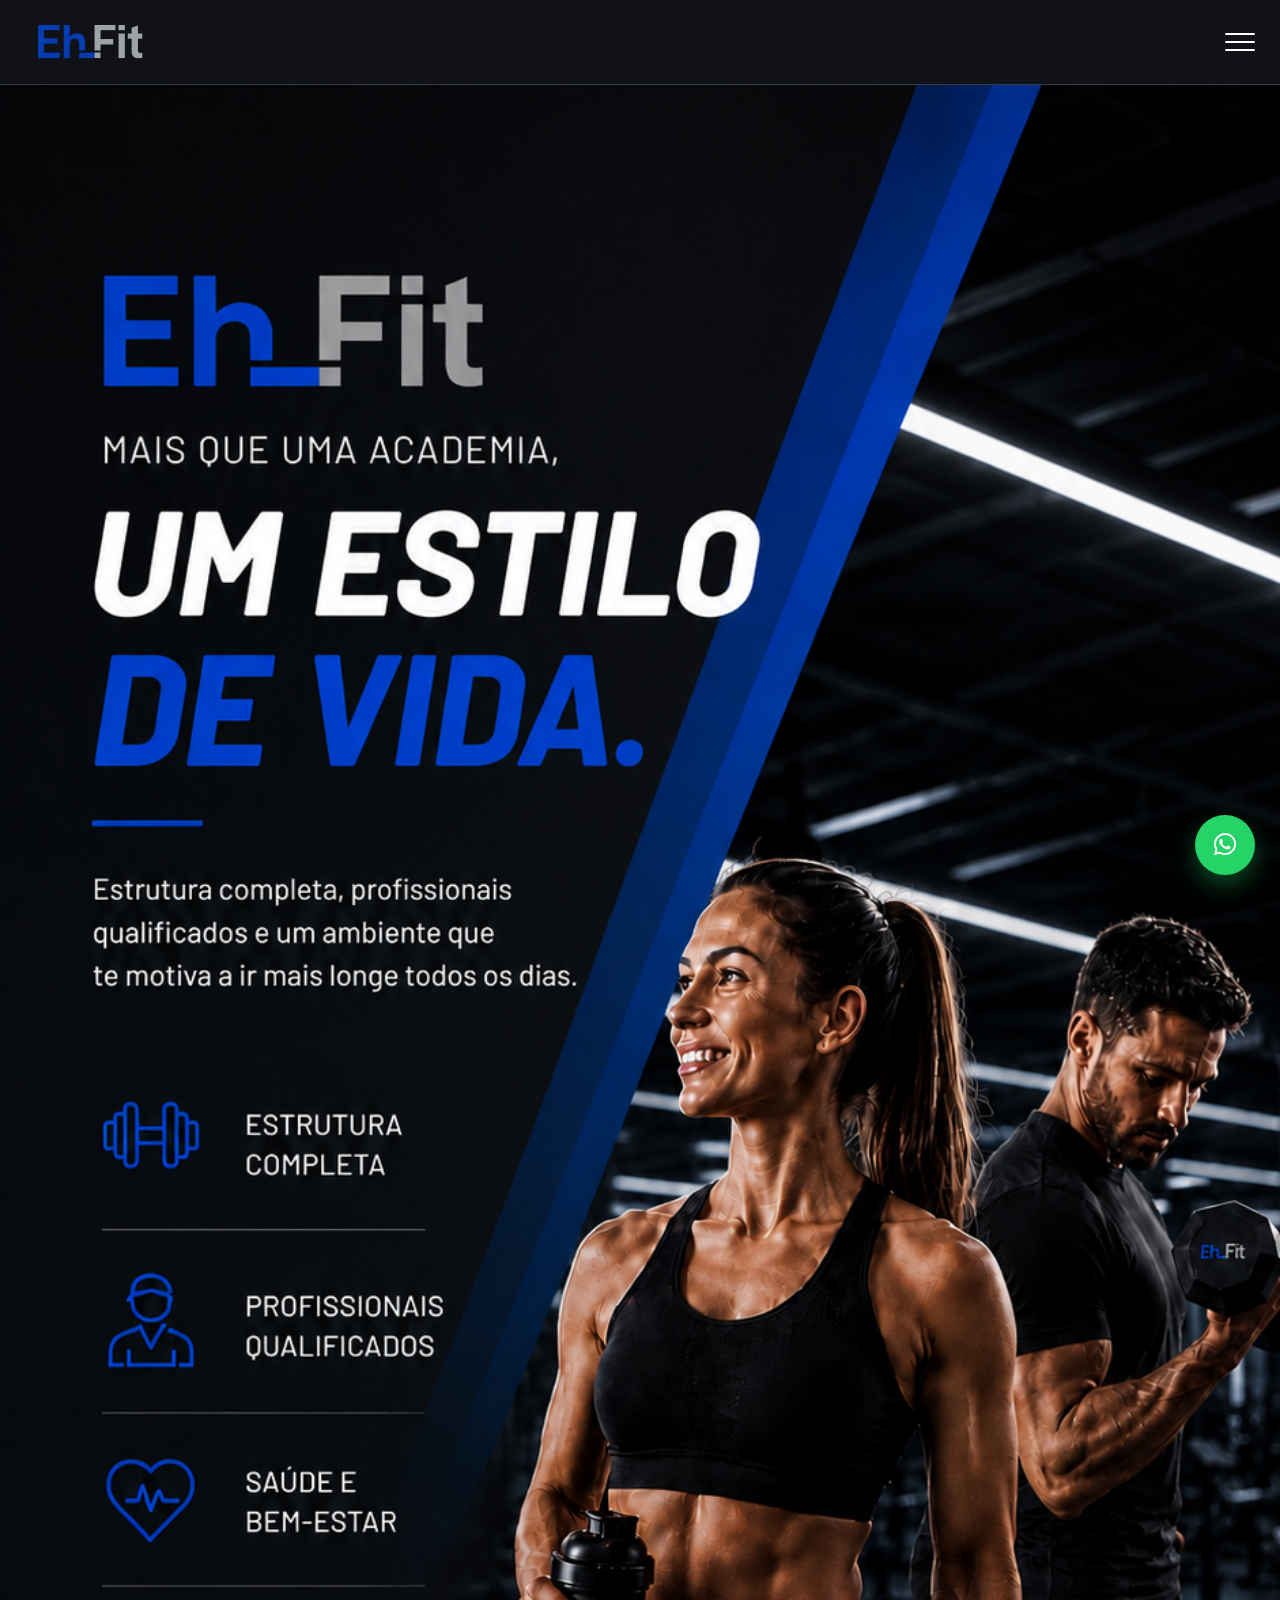
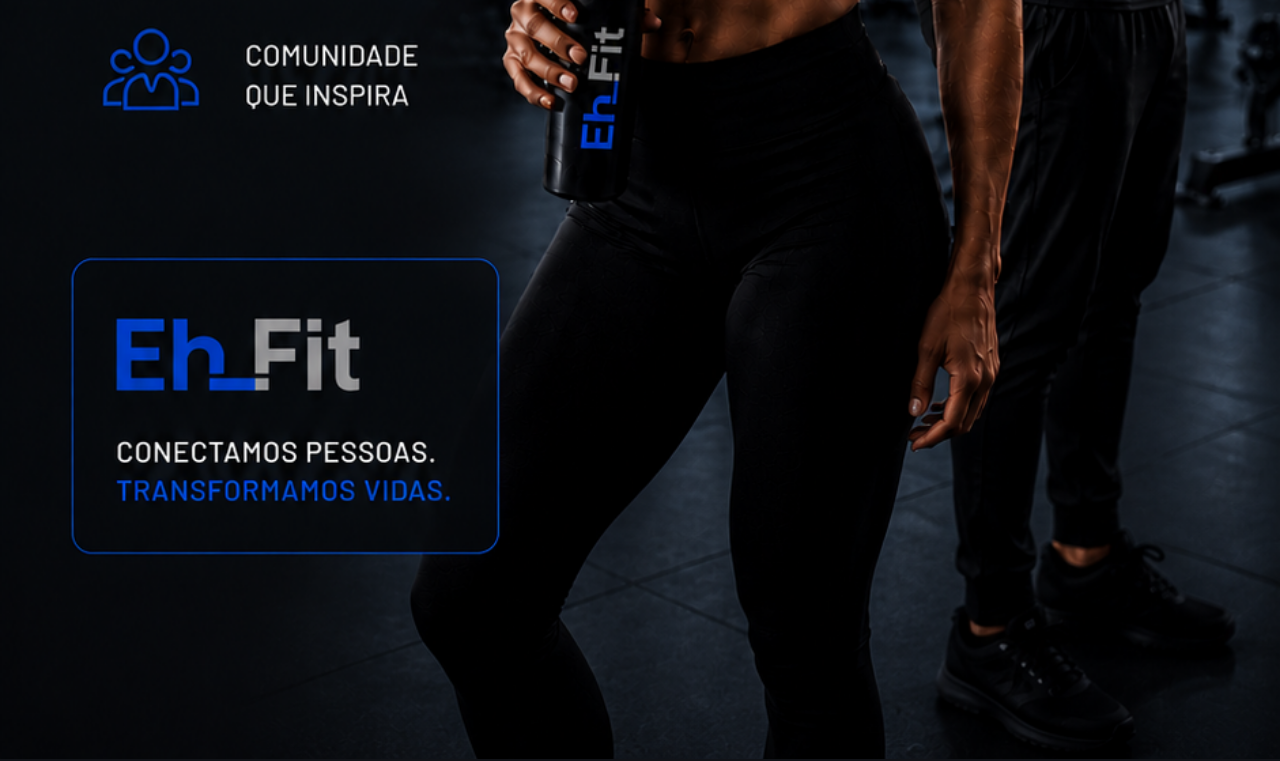
==== commit cae00745: "additions-changes" ====
--- a/index.html
+++ b/index.html
@@ -39,13 +39,13 @@
         <aside class="aside-categories">
             <ul>
                 <li>
-                    <a href="pagina-sobre-nos/index.html">Sobre nós</a>
+                    <a href="sobre-nos/index.html">Sobre nós</a>
                 </li>
                 <li>
-                    <a href="pagina-unidades/index.html">Unidades</a>
+                    <a href="nossas-unidades/index.html">Unidades</a>
                 </li>
                 <li>
-                    <a href="pagina-sac/index.html">Central de ajuda</a>
+                    <a href="sac/index.html">Central de ajuda</a>
                 </li>
             </ul>
         </aside>
@@ -111,7 +111,7 @@
                         <!-- <p class="valor-extra">VALOR DE PRÉ-VENDA</p> -->
                     </div>
 
-                    <a href="./pagina-unidades/index.html" class="link-contratar" style="margin-top: 3.2rem;">
+                    <a href="./nossas-unidades/index.html" class="link-contratar" style="margin-top: 3.2rem;">
                         CONTRATAR AGORA
                     </a>
 
@@ -214,9 +214,9 @@
             </div>
 
             <div class="links-footer">
-                <a href="pagina-sobre-nos/index.html">Sobre nós</a>
-                <a href="pagina-unidades/index.html">Nossas unidades</a>
-                <a href="pagina-sac/index.html">SAC</a>
+                <a href="sobre-nos/index.html">Sobre nós</a>
+                <a href="nossas-unidades/index.html">Nossas unidades</a>
+                <a href="sac/index.html">SAC</a>
             </div>
 
         </div>
